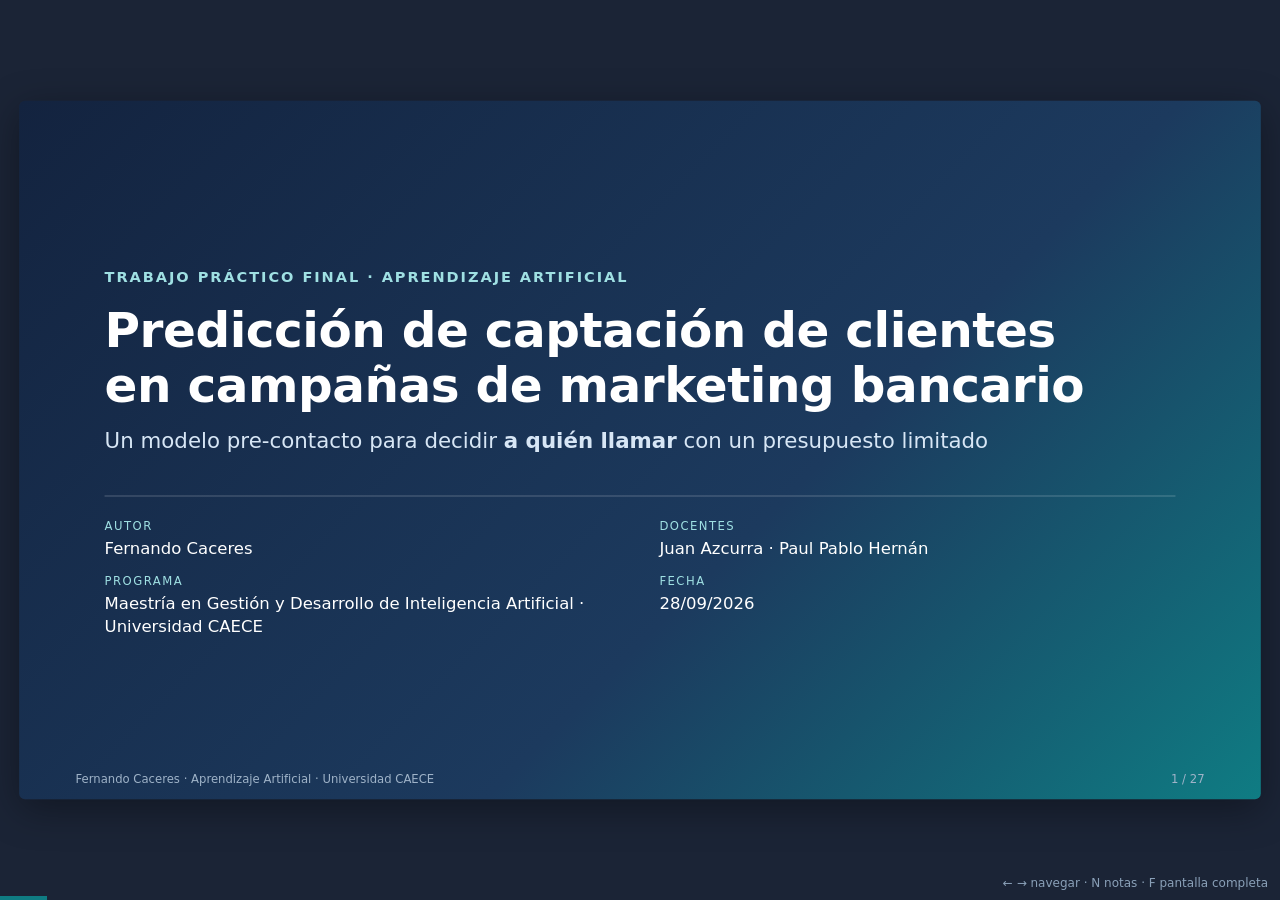
==== presentacion/index.html @ 0169b656 "Add HTML presentation, set author and professors Co-Authored-By: Claude Opus 5.5 <noreply@anthropic." ====
<!doctype html>
<html lang="es"><head><meta charset="utf-8">
<meta name="viewport" content="width=device-width, initial-scale=1">
<title>Captación de clientes — TP Final</title>
<meta name="description" content="Presentación del TP Final de Aprendizaje Artificial (CAECE): modelo pre-contacto para priorizar clientes en campañas de marketing bancario.">
<style>
:root{--ink:#13233f;--muted:#5b6b82;--bg:#eef1f6;--paper:#ffffff;--accent:#0f7c83;--accent2:#e4572e;
--line:#d8dee8;--soft:#f5f7fb;--ok:#2e8b57;--hl:#e6f4f4}
*{box-sizing:border-box}
html,body{margin:0;height:100%;background:#1b2436;font-family:"Segoe UI",system-ui,-apple-system,Roboto,"Helvetica Neue",Arial,sans-serif;color:var(--ink)}
#stage{position:fixed;inset:0;display:flex;align-items:center;justify-content:center;overflow:hidden}
#deck{width:1280px;height:720px;position:relative;transform-origin:center center}
.slide{position:absolute;inset:0;background:var(--paper);padding:46px 58px 40px;display:none;flex-direction:column;
  border-radius:6px;box-shadow:0 10px 40px rgba(0,0,0,.35);overflow:hidden}
.slide.active{display:flex}
.slide header{display:flex;align-items:flex-end;justify-content:space-between;border-bottom:3px solid var(--accent);
  padding-bottom:10px;margin-bottom:18px}
.slide header h2{margin:0;font-size:32px;line-height:1.15;font-weight:700;letter-spacing:-.3px}
.slide header .section{font-size:13px;color:var(--accent);text-transform:uppercase;letter-spacing:1.5px;font-weight:600;white-space:nowrap;margin-left:20px}
.content{flex:1;min-height:0;font-size:18px;line-height:1.42;display:flex;flex-direction:column}
.slide footer{position:absolute;left:58px;right:58px;bottom:14px;display:flex;justify-content:space-between;font-size:12px;color:var(--muted)}
.cols{display:grid;grid-template-columns:1fr 1fr;gap:34px;flex:1 1 auto;min-height:0}
.cols.wide-right{grid-template-columns:.9fr 1.1fr}.cols.wide-left{grid-template-columns:1.25fr .75fr}
.cols>div{min-height:0;display:flex;flex-direction:column;gap:8px}
h3{margin:2px 0 6px;font-size:20px;color:var(--accent)}
p{margin:6px 0}ul,ol{margin:6px 0;padding-left:24px}li{margin:5px 0}
ul.tight li{margin:2px 0;font-size:16px}
code{font-family:Consolas,"SF Mono",Menlo,monospace;font-size:.88em;background:var(--soft);padding:1px 5px;border-radius:4px;color:#8a2c0d}
.lead{font-size:21px}
blockquote{margin:10px 0;padding:12px 18px;border-left:5px solid var(--accent);background:var(--hl);font-size:19px;border-radius:0 6px 6px 0}
.callout{background:var(--hl);border:1px solid #bfe3e3;padding:10px 14px;border-radius:8px}
.warn-text{color:var(--accent2)}
.foot{font-size:15px;color:var(--muted);margin-top:10px}
.small-text{font-size:15px;color:var(--muted)}
.fig{max-width:100%;max-height:100%;object-fit:contain;display:block;margin:0 auto;min-height:0;flex:0 1 auto}
.fig.strip{height:118px;max-height:118px;width:auto;margin-top:12px;flex:0 0 auto}.fig.narrow{max-width:62%;flex:0 1 auto}
.figwrap{flex:1 1 auto;min-height:0;display:flex;justify-content:center}.figwrap .fig{height:100%}
table{border-collapse:collapse;width:100%;font-size:15px}
th{background:var(--ink);color:#fff;text-align:left;padding:6px 8px;font-weight:600}
td{padding:5px 8px;border-bottom:1px solid var(--line);vertical-align:top}
tr.hl td{background:var(--hl);font-weight:600}
.small table{font-size:13px}.small td,.small th{padding:4px 6px}
.stack{display:flex;flex-direction:column;gap:14px;justify-content:center}
.stats-row{display:flex;gap:16px;margin-bottom:14px}.stats-row .stat{flex:1}
.stats-row.compact .v{font-size:30px}
.stat{background:var(--soft);border:1px solid var(--line);border-radius:10px;padding:14px 18px}
.stat .v{font-size:42px;font-weight:700;color:var(--ink);line-height:1.05}
.stat .l{font-size:14px;color:var(--muted);margin-top:4px}
.stat.accent{border-color:#9fd3d6;background:var(--hl)}.stat.accent .v{color:var(--accent)}
.stat.warn .v{color:var(--accent2)}
.formula{font-size:26px;font-weight:700;text-align:center;padding:14px;background:var(--soft);border-radius:8px;margin:6px 0 10px;font-family:Georgia,serif}
.phases{display:grid;grid-template-columns:1fr 1fr 1fr;gap:18px;margin-top:10px}
.phase{display:flex;gap:14px;background:var(--soft);border:1px solid var(--line);border-radius:10px;padding:18px}
.phase .num{width:44px;height:44px;border-radius:50%;background:var(--accent);color:#fff;display:flex;align-items:center;justify-content:center;font-weight:700;font-size:20px;flex:0 0 auto}
.phase b{font-size:20px}.phase p{margin:4px 0 0;font-size:15px;color:var(--muted)}
.flow{display:flex;align-items:center;gap:14px;margin:6px 0 14px}
.flow .box{border:2px solid var(--ink);border-radius:10px;padding:12px 18px;text-align:center;font-size:16px}
.flow .box b{font-size:28px}.flow .box.ok{border-color:var(--ok);background:#eaf6ef}
.flow .arrow{font-size:22px;font-weight:700;color:var(--accent2)}
.flow .arrow::after{content:" →"}
.compare{display:flex;align-items:center;justify-content:center;gap:40px;margin-top:20px}
.col-card{width:380px;text-align:center;border:2px solid var(--ok);border-radius:14px;padding:22px;background:#f3faf6}
.col-card.bad{border-color:var(--accent2);background:#fdf1ec}
.col-card h3{color:var(--ink);font-size:24px}
.col-card .big{font-size:64px;font-weight:800}.col-card .big2{font-size:40px;font-weight:700;margin-top:6px}
.col-card .lbl{font-size:14px;color:var(--muted)}
.tag{display:inline-block;padding:3px 12px;border-radius:20px;font-size:13px;font-weight:700;color:#fff}
.tag.ok{background:var(--ok)}.tag.no{background:var(--accent2)}
.vs{font-size:28px;color:var(--muted);font-weight:700}
pre{background:#0f1b2d;color:#d6e2f0;padding:14px 16px;border-radius:8px;font-size:14px;line-height:1.4;margin:4px 0;overflow:hidden}
.big-list li{font-size:19px;margin:10px 0}
.pipe{display:flex;align-items:stretch;gap:26px;margin-top:14px;flex:0 0 auto}
.pipe .p{flex:1;border:1.5px solid #6b7a90;border-radius:10px;padding:10px 12px;text-align:center;font-weight:700;font-size:16px;position:relative}
.pipe .p small{display:block;font-weight:400;font-size:13px;color:var(--muted);margin-top:3px}
.pipe .p:not(:last-child)::after{content:"→";position:absolute;right:-22px;top:50%;transform:translateY(-50%);font-size:20px;color:var(--ink)}
.pipe .d{background:#dbe9f6}.pipe .f{background:#e5f5e0}.pipe .m{background:#fdebd0}.pipe .o{background:#fde0dd}
.cover-slide{background:linear-gradient(135deg,#13233f 0%,#1c3a5e 60%,#0f7c83 100%);color:#fff;justify-content:center}
.cover{padding:0 30px}.cover .kicker{text-transform:uppercase;letter-spacing:2px;font-size:15px;color:#9fe0e3;font-weight:600}
.cover h1{font-size:50px;line-height:1.12;margin:16px 0 14px;font-weight:800;letter-spacing:-.5px}
.cover .sub{font-size:22px;color:#d7e6f5;margin-bottom:40px}
.cover .meta{display:grid;grid-template-columns:1fr 1fr;gap:14px 40px;font-size:17px;border-top:1px solid rgba(255,255,255,.25);padding-top:22px}
.cover .meta span{display:block;font-size:12px;text-transform:uppercase;letter-spacing:1.5px;color:#9fe0e3;margin-bottom:2px}
.cover a{color:#fff}.cover code{background:rgba(255,255,255,.12);color:#fff}
.cover.end h1{font-size:72px}
.cover-slide footer{color:#9fb3c8}.cover-slide .content{justify-content:center}.compare{flex:0 0 auto}
#progress{position:fixed;left:0;bottom:0;height:4px;background:var(--accent);transition:width .2s;z-index:5}
#notes{position:fixed;left:0;right:0;bottom:0;max-height:32vh;overflow:auto;background:#0f1b2d;color:#e8eef6;padding:14px 22px 18px;font-size:16px;line-height:1.45;display:none;z-index:6;border-top:3px solid var(--accent)}
#notes.show{display:block}#notes b{color:#9fe0e3}
#help{position:fixed;right:12px;bottom:10px;color:#8aa0b8;font-size:12px;z-index:5;font-family:system-ui;transition:opacity .6s}#help.hide{opacity:0}
@media print{
  @page{size:1280px 720px;margin:0}
  html,body{background:#fff}#stage{position:static;display:block}#deck{transform:none!important;width:auto;height:auto}
  .slide{display:flex!important;position:relative;width:1280px;height:720px;page-break-after:always;box-shadow:none;border-radius:0}
  #progress,#notes,#help{display:none!important}
}
</style></head>
<body><div id="stage"><div id="deck"><section class="slide cover-slide" data-notes="Presentarse. El trabajo es del caso &#x27;Captación de clientes&#x27;. Anticipar la idea central: no es un clasificador más, es una herramienta para priorizar llamadas, y la mayor parte del valor estuvo en tratar bien los datos."><div class="content">
      <div class="cover">
        <div class="kicker">Trabajo Práctico Final · Aprendizaje Artificial</div>
        <h1>Predicción de captación de clientes<br>en campañas de marketing bancario</h1>
        <p class="sub">Un modelo pre-contacto para decidir <b>a quién llamar</b> con un presupuesto limitado</p>
        <div class="meta">
          <div><span>Autor</span>Fernando Caceres</div>
          <div><span>Docentes</span>Juan Azcurra · Paul Pablo Hernán</div>
          <div><span>Programa</span>Maestría en Gestión y Desarrollo de Inteligencia Artificial · Universidad CAECE</div>
          <div><span>Fecha</span>28/09/2026</div>
        </div>
      </div></div><footer><span>Fernando Caceres · Aprendizaje Artificial · Universidad CAECE</span><span>1 / 27</span></footer></section><section class="slide " data-notes="Recorrer las seis fases. Remarcar la reproducibilidad: semilla fija, versiones fijas, un comando."><header><h2>Metodología: CRISP-DM de punta a punta</h2></header><div class="content"><div class="phases"><div class="phase"><div class="num">1</div><div><b>Negocio</b><p>Decisión, métricas y marco económico</p></div></div><div class="phase"><div class="num">2</div><div><b>Datos</b><p>Verificación, hallazgo crítico y EDA</p></div></div><div class="phase"><div class="num">3</div><div><b>Preparación</b><p>Variables derivadas dentro del pipeline</p></div></div><div class="phase"><div class="num">4</div><div><b>Modelado</b><p>10 algoritmos, desbalance, tuning y selección</p></div></div><div class="phase"><div class="num">5</div><div><b>Evaluación</b><p>Hold-out, negocio, leakage, explicabilidad</p></div></div><div class="phase"><div class="num">6</div><div><b>Despliegue</b><p>API FastAPI + interfaz Streamlit</p></div></div></div><p class="foot">Todo se reconstruye con un solo comando: <code>python -m bank_captacion.pipeline</code> (datos → modelos → evaluación → informe, ~4 min). Cada número de esta presentación sale de esa ejecución.</p></div><footer><span>Fernando Caceres · Aprendizaje Artificial · Universidad CAECE</span><span>2 / 27</span></footer></section><section class="slide " data-notes="Explicar por qué accuracy no sirve: el modelo trivial tiene 88 % y no encuentra a nadie. Por eso las métricas son de ranking."><header><h2>El problema: ¿a quién conviene llamar?</h2><div class="section">1 · Negocio</div></header><div class="content">
      <div class="cols">
        <div>
          <p class="lead">Un banco hace campañas telefónicas para captar clientes. Cada llamada cuesta y solo una
          minoría se convierte.</p>
          <blockquote>Dado un listado de clientes y un presupuesto de llamadas, <b>ordenarlos por probabilidad de
          conversión</b> y contactar a los primeros <i>k</i>.</blockquote>
          <ul>
            <li>El modelo se evalúa como <b>ranking</b>, no solo como clasificador.</li>
            <li>Se usa <b>antes</b> de llamar → solo información disponible pre-contacto.</li>
            <li>La decisión binaria sale de un <b>umbral económico</b>, no del 0,5 por defecto.</li>
          </ul>
        </div>
        <div class="stack">
          <div class="stat accent"><div class="v">11,72 %</div><div class="l">de los contactados se convierte (train)</div></div>
          <div class="stat warn"><div class="v">88,3 %</div><div class="l">accuracy de un modelo que dice siempre “no” → inútil</div></div>
        </div>
      </div></div><footer><span>Fernando Caceres · Aprendizaje Artificial · Universidad CAECE</span><span>3 / 27</span></footer></section><section class="slide " data-notes="C y V son supuestos ilustrativos. El umbral teórico 0,05 va a reaparecer: el umbral óptimo empírico da exactamente eso, lo que prueba que el modelo está calibrado."><header><h2>Métricas y marco económico</h2><div class="section">1 · Negocio</div></header><div class="content">
      <div class="cols">
        <div>
          <h3>Métricas</h3>
          <table><thead><tr><th>Tipo</th><th>Métrica</th><th>Para qué</th></tr></thead><tbody>
            <tr><td>Primaria</td><td><b>PR-AUC</b></td><td>Calidad del ranking sobre la clase minoritaria (azar ≈ 0,117)</td></tr>
            <tr><td>Primaria</td><td><b>Lift / gain</b> top 10-20-30 %</td><td>¿Qué % de conversiones capturo llamando a pocos?</td></tr>
            <tr><td>Secundaria</td><td>ROC-AUC</td><td>Comparación con la literatura</td></tr>
            <tr><td>Secundaria</td><td>Brier, calibración</td><td>¿Las probabilidades son creíbles?</td></tr>
          </tbody></table>
        </div>
        <div>
          <h3>Beneficio esperado</h3>
          <div class="formula">Beneficio = V · TP − C · (TP + FP)</div>
          <ul>
            <li>Supuestos: <b>C = 1</b> por llamada, <b>V = 20</b> por conversión.</li>
            <li>Llamar conviene si <b>p · V &gt; C</b> ⇒ <b>p &gt; C/V = 0,05</b>.</li>
            <li>Lo que importa es el ratio V/C → sensibilidad con 5, 10, 20 y 50.</li>
            <li>El banco los reemplaza por valores reales en <code>config.py</code>.</li>
          </ul>
        </div>
      </div></div><footer><span>Fernando Caceres · Aprendizaje Artificial · Universidad CAECE</span><span>4 / 27</span></footer></section><section class="slide " data-notes="Antes de modelar se verificó todo: formato, esquema, nulos, duplicados. Así apareció el hallazgo de la slide siguiente."><header><h2>Los datos: Bank Marketing (UCI)</h2><div class="section">2 · Datos</div></header><div class="content">
      <div class="cols">
        <div>
          <table><thead><tr><th>Archivo</th><th>Equivale a</th><th>Filas</th><th>Conversión</th></tr></thead><tbody>
            <tr><td><code>banca_train.csv</code></td><td>bank-full.csv</td><td>45.211</td><td>11,70 %</td></tr>
            <tr><td><code>banca_test.csv</code></td><td>bank.csv</td><td>4.521</td><td>11,52 %</td></tr>
          </tbody></table>
          <ul>
            <li>17 columnas · separador <code>;</code> · ASCII · target <code>yes/no</code>.</li>
            <li>Banco portugués, campañas de <b>mayo 2008 a noviembre 2010</b> (Moro, Cortez y Rita, 2014).</li>
            <li>0 nulos, 0 duplicados dentro de cada archivo. Esquema idéntico al diccionario.</li>
            <li>Faltantes codificados: <code>unknown</code> (poutcome 81,7 %, contact 28,7 %)
                y <code>pdays = -1</code>.</li>
          </ul>
        </div>
        <div class="stack">
          <div class="stat "><div class="v">16</div><div class="l">variables candidatas (sin contar el target)</div></div>
          <div class="stat warn"><div class="v">1</div><div class="l">variable prohibida: <code>duration</code> (leakage)</div></div>
        </div>
      </div></div><footer><span>Fernando Caceres · Aprendizaje Artificial · Universidad CAECE</span><span>5 / 27</span></footer></section><section class="slide " data-notes="Es la decisión más importante del trabajo. Si preguntan cómo se detectó: merge por las 17 columnas. Si preguntan por qué no descartar el test: porque lo entrega la consigna; se perdió solo el 10 % de train. La tasa de conversión quedó igual (11,72 %)."><header><h2>Hallazgo crítico: el test estaba dentro del train</h2><div class="section">2 · Datos</div></header><div class="content">
      <div class="cols">
        <div>
          <div class="flow">
            <div class="box">banca_train<br><b>45.211</b></div>
            <div class="arrow">−4.521</div>
            <div class="box ok">train limpio<br><b>40.690</b></div>
          </div>
          <ul>
            <li>Comparando las 17 columnas, <b>las 4.521 filas de test (100 %) aparecen idénticas en train</b>:
                <code>bank.csv</code> es una muestra del 10 % de <code>bank-full.csv</code>.</li>
            <li>Sin corregirlo, el test mide <b>memoria, no generalización</b>.</li>
            <li>Decisión: quitar esas filas de train. Un <code>assert</code> verifica solapamiento = 0 en cada ejecución.</li>
          </ul>
        </div>
        <div>
          <h3>¿Partición aleatoria o temporal?</h3>
          <p>El train está ordenado en el tiempo. Si el test fuera “el final”, habría que validar temporalmente.</p>
          <ul>
            <li>Posiciones del test en el archivo: uniformes (KS D = 0,014, p = 0,37).</li>
            <li>Mes, canal, resultado previo y target: sin diferencias (χ² p ≥ 0,20).</li>
          </ul>
          <p class="callout">⇒ Partición <b>aleatoria</b> → validación cruzada estratificada.</p>
        </div>
      </div></div><footer><span>Fernando Caceres · Aprendizaje Artificial · Universidad CAECE</span><span>6 / 27</span></footer></section><section class="slide " data-notes="El gráfico muestra el archivo en orden cronológico. El unknown de contact desaparece después del 30 %: no es aleatorio, es un período. Y la tasa de conversión crece mucho: esto es una limitación para producción."><header><h2>EDA: “unknown” no es un faltante al azar</h2><div class="section">2 · Datos</div></header><div class="content">
      <div class="cols wide-right">
        <div>
          <ul>
            <li><code>contact = unknown</code> convierte <b>4,0 %</b> vs 14,8 %: ocupa el
                100 % del primer 20 % del archivo → período sin registro del canal.</li>
            <li><code>poutcome = unknown</code> = nunca contactado antes (9,2 % vs 23,1 %).</li>
            <li><code>education = unknown</code> convierte 14,0 %: más que la moda.</li>
          </ul>
          <p class="callout">Decisión: <b>unknown se mantiene como categoría</b>, no se imputa.</p>
          <p class="warn-text">Además: la conversión sube de 2,9 % a 47,5 % a lo largo del archivo → <b>drift temporal</b>.</p>
        </div>
        <div><img class="fig" alt="unknown por posición" src="[data-uri]"></div>
      </div></div><footer><span>Fernando Caceres · Aprendizaje Artificial · Universidad CAECE</span><span>7 / 27</span></footer></section><section class="slide " data-notes="Señalar los tres paneles clave: poutcome, job y housing/loan."><header><h2>EDA: tasa de conversión por categoría</h2><div class="section">2 · Datos</div></header><div class="content"><div class="figwrap"><img class="fig" alt="conversión por categoría" src="[data-uri]"></div><p class="foot">Resultado previo <b>success</b>: 64,8 % (5,5× la base) · estudiantes y jubilados convierten más · tener préstamos reduce la conversión a la mitad.</p></div><footer><span>Fernando Caceres · Aprendizaje Artificial · Universidad CAECE</span><span>8 / 27</span></footer></section><section class="slide " data-notes="Esta es la variable más importante del modelo final. Se usa porque se conoce antes de llamar, pero es el principal riesgo en campañas futuras."><header><h2>EDA: el mes refleja la operación, no al cliente</h2><div class="section">2 · Datos</div></header><div class="content">
      <div class="cols wide-right">
        <div>
          <ul>
            <li>Mayo concentra el <b>30,4 %</b> de las llamadas con <b>6,7 %</b> de conversión.</li>
            <li>Marzo, septiembre, octubre y diciembre: &gt; 40 % con 0,5–1,6 % del volumen cada uno.</li>
            <li>Spearman volumen vs tasa: <b>-0,84</b>.</li>
          </ul>
          <p>Campañas masivas → tasas bajas. Meses de pocas llamadas dirigidas (y el final del período) → tasas altas.
             Sin año en los datos, <code>month</code> es en parte un proxy del período.</p>
        </div>
        <div><img class="fig" alt="mes" src="[data-uri]"></div>
      </div></div><footer><span>Fernando Caceres · Aprendizaje Artificial · Universidad CAECE</span><span>9 / 27</span></footer></section><section class="slide " data-notes="Ninguna fila se eliminó por outlier: se atenuó con transformaciones aprendidas dentro del pipeline."><header><h2>EDA: códigos especiales y valores extremos</h2><div class="section">2 · Datos</div></header><div class="content">
      <div class="cols">
        <div>
          <h3><code>pdays = -1</code></h3>
          <ul>
            <li>Las 33.249 filas con -1 (81,7 %) son exactamente las de
                <code>previous = 0</code> y <code>poutcome = unknown</code>.</li>
            <li>-1 es un código, no “días”: nunca contactados 9,2 % vs contactados 23,1 %.</li>
            <li>→ bandera <code>previously_contacted</code> + <code>pdays_clean</code> (NaN).</li>
          </ul>
          <h3>Outliers</h3>
          <ul>
            <li><code>balance</code>: -8.019 a 102.127, asimetría 8,5, 10,4 % outliers IQR
                → reales: <b>log con signo</b>, no se borran.</li>
            <li><code>campaign</code>: hasta 63 (p99 = 17); conversión 14,7 % con 1
                contacto vs 6,4 % con ≥ 5 → <b>winsorización p99</b> dentro de cada fold.</li>
          </ul>
        </div>
        <div><img class="fig" alt="pdays" src="[data-uri]"><img class="fig" alt="outliers" src="[data-uri]"></div>
      </div></div><footer><span>Fernando Caceres · Aprendizaje Artificial · Universidad CAECE</span><span>10 / 27</span></footer></section><section class="slide " data-notes="Una sola variable ya da 0,81 de AUC: si el modelo final diera más de 0,90 sin ella, sospecharíamos fuga."><header><h2>EDA: por qué <code>duration</code> queda afuera</h2><div class="section">2 · Datos</div></header><div class="content">
      <div class="cols wide-right">
        <div>
          <div class="stack">
            <div class="stat warn"><div class="v">0,807</div><div class="l">ROC-AUC de <code>duration</code> sola</div></div>
          </div>
          <ul>
            <li>Mediana: 164 s (no convierte) vs 424 s (convierte).</li>
            <li>Llamadas &lt; 60 s: 0,2 % de conversión.</li>
            <li><b>Se conoce después de la llamada</b>: no sirve para decidir a quién llamar.</li>
            <li>Causalidad invertida: la llamada es larga <i>porque</i> el cliente está interesado.</li>
          </ul>
          <p class="callout">Modelo entregable = <b>pre-contacto</b>. Variante con duration solo para medir el leakage.</p>
        </div>
        <div><img class="fig" alt="duration" src="[data-uri]"></div>
      </div></div><footer><span>Fernando Caceres · Aprendizaje Artificial · Universidad CAECE</span><span>11 / 27</span></footer></section><section class="slide " data-notes="Lo que NO se hizo, a propósito: no imputar unknown, no borrar outliers, no usar duration. Todo documentado en docs/03_preparacion_datos.md."><header><h2>Preparación: variables derivadas dentro del pipeline</h2><div class="section">3 · Preparación</div></header><div class="content"><div class="cols wide-left">
          <div class="small"><table class=""><thead><tr><th>Variable</th><th>Origen</th><th>Transformación</th></tr></thead><tbody><tr><td>age</td><td>age</td><td>Sin cambios</td></tr><tr><td>age_group</td><td>age</td><td>Bins &lt;25, 25-34, 35-44, 45-54, 55-64, 65+</td></tr><tr><td>balance_log</td><td>balance</td><td>sign(x)·log(1+|x|)</td></tr><tr><td>balance_negative</td><td>balance</td><td>1 si balance &lt; 0</td></tr><tr><td>balance_zero</td><td>balance</td><td>1 si balance = 0</td></tr><tr><td>campaign_w</td><td>campaign</td><td>Winsorizado al p99 del fold de entrenamiento</td></tr><tr><td>previous_w</td><td>previous</td><td>Winsorizado al p99 del fold de entrenamiento</td></tr><tr><td>pdays_clean</td><td>pdays</td><td>NaN cuando pdays = -1</td></tr><tr><td>previously_contacted</td><td>pdays</td><td>1 si pdays != -1</td></tr><tr><td>day_sin / day_cos</td><td>day</td><td>sin/cos(2π·day/31)</td></tr><tr><td>contact_known</td><td>contact</td><td>1 si contact != unknown</td></tr><tr><td>prev_campaign_success</td><td>poutcome</td><td>1 si poutcome = success</td></tr></tbody></table></div>
          <div>
            <ul>
              <li><b>24 variables</b> pre-contacto (13 numéricas, 11 categóricas).</li>
              <li>Todo en un <code>Pipeline</code>: percentiles, medianas, escalas y categorías se aprenden
                  <b>solo con el fold de entrenamiento</b>.</li>
              <li>El modelo guardado recibe <b>datos crudos</b>: la API no reimplementa nada.</li>
              <li>Preprocesador según familia: escalado + one-hot (lineales, KNN, MLP, SVM), sin escalar
                  (árboles), categorías nativas (LightGBM), discretización (Naive Bayes).</li>
            </ul>
          </div>
        </div>
        <div class="pipe">
          <div class="p d">Cliente crudo<small>15 columnas, sin duration</small></div>
          <div class="p f">FeatureEngineer<small>derivadas · p99 · log · banderas</small></div>
          <div class="p f">CategoryCaster<small>11 categóricas → category</small></div>
          <div class="p m">LightGBM<small>500 árboles · 44 hojas</small></div>
          <div class="p o">Probabilidad<small>≥ 0,050 → llamar · decil · SHAP</small></div>
        </div></div><footer><span>Fernando Caceres · Aprendizaje Artificial · Universidad CAECE</span><span>12 / 27</span></footer></section><section class="slide " data-notes="Cada modelo representa una familia vista en clase. La justificación de cada uno está en el decision log (D11)."><header><h2>Modelado: 10 algoritmos, mismo protocolo</h2><div class="section">4 · Modelado</div></header><div class="content">
      <div class="cols wide-left">
        <div class="small"><table class=""><thead><tr><th>Modelo</th><th>Familia</th><th>PR-AUC</th><th>ROC-AUC</th><th>Lift@20 %</th></tr></thead><tbody><tr class="hl"><td>LightGBM</td><td>Ensamble (boosting)</td><td>0,457 ± 0,020</td><td>0,803</td><td>3,12</td></tr><tr><td>XGBoost</td><td>Ensamble (boosting)</td><td>0,454 ± 0,021</td><td>0,799</td><td>3,07</td></tr><tr><td>Random Forest</td><td>Ensamble (bagging)</td><td>0,446 ± 0,023</td><td>0,797</td><td>3,10</td></tr><tr><td>Red neuronal (MLP 64-32)</td><td>Redes neuronales</td><td>0,430 ± 0,020</td><td>0,789</td><td>3,01</td></tr><tr><td>Regresión logística</td><td>Lineal</td><td>0,412 ± 0,012</td><td>0,776</td><td>2,85</td></tr><tr><td>K vecinos más cercanos (k=51)</td><td>Basado en instancias</td><td>0,401 ± 0,020</td><td>0,771</td><td>2,83</td></tr><tr><td>Naive Bayes categórico</td><td>Probabilístico</td><td>0,395 ± 0,019</td><td>0,761</td><td>2,74</td></tr><tr><td>SVM RBF (submuestra 10k)</td><td>Márgenes / kernels</td><td>0,362 ± 0,020</td><td>0,774</td><td>2,98</td></tr><tr><td>Árbol de decisión (prof. 6)</td><td>Árboles</td><td>0,351 ± 0,020</td><td>0,754</td><td>2,76</td></tr><tr><td>Dummy (prior)</td><td>Referencia</td><td>0,117 ± 0,000</td><td>0,500</td><td>0,28</td></tr></tbody></table></div>
        <div>
          <ul>
            <li><code>StratifiedKFold(5, shuffle, seed 42)</code> sobre 40.690 filas: <b>misma partición</b> para todos.</li>
            <li>Cada algoritmo representa una familia vista en la materia.</li>
            <li>Ensambles de árboles arriba (~4× el azar).</li>
            <li>La brecha con la logística mide el valor de las no linealidades.</li>
            <li>SVM (submuestra 10k): buen ROC, peor PR-AUC → ordena mal la parte alta del ranking.</li>
          </ul>
        </div>
      </div></div><footer><span>Fernando Caceres · Aprendizaje Artificial · Universidad CAECE</span><span>13 / 27</span></footer></section><section class="slide " data-notes="Mostrar la dispersión: por eso la selección final no se decide solo por la media."><header><h2>Comparación por fold (PR-AUC, ROC-AUC, lift@20 %)</h2><div class="section">4 · Modelado</div></header><div class="content"><div class="figwrap"><img class="fig" alt="comparación por fold" src="[data-uri]"></div><p class="foot">Cada punto es un fold. La línea roja es la prevalencia (PR-AUC del azar). Los tres ensambles se solapan: la diferencia entre ellos es menor que la variación entre folds.</p></div><footer><span>Fernando Caceres · Aprendizaje Artificial · Universidad CAECE</span><span>14 / 27</span></footer></section><section class="slide " data-notes="Punto clave de criterio: el umbral económico necesita probabilidades calibradas; por eso se descartan los pesos aunque den PR-AUC parecida."><header><h2>Desbalance: ¿pesos, SMOTE o nada?</h2><div class="section">4 · Modelado</div></header><div class="content">
      <div class="cols wide-right">
        <div>
          <table><thead><tr><th>LightGBM</th><th>PR-AUC</th><th>Brier</th></tr></thead><tbody>
            <tr class="hl"><td>Sin tratamiento</td><td>0,459</td><td>0,081</td></tr>
            <tr><td>Pesos de clase</td><td>0,458</td><td>0,144</td></tr>
            <tr><td>SMOTE</td><td>0,455</td><td>0,082</td></tr>
          </tbody></table>
          <ul>
            <li>Diferencias de PR-AUC &lt; 1 desvío entre folds.</li>
            <li><b>Pesos descalibran</b>: el Brier casi se duplica.</li>
            <li>SMOTE interpola clientes sintéticos sobre one-hot (sin sentido) y empeora al RF.</li>
          </ul>
          <p class="callout">Elección: <b>sin tratamiento + ajuste de umbral</b>. Codificación: nativa en LightGBM, one-hot en XGBoost.</p>
        </div>
        <div><img class="fig" alt="desbalance" src="[data-uri]"></div>
      </div></div><footer><span>Fernando Caceres · Aprendizaje Artificial · Universidad CAECE</span><span>15 / 27</span></footer></section><section class="slide " data-notes="La interpretabilidad que pierde LightGBM se recupera con SHAP. El PR-AUC del mejor trial es levemente optimista: la estimación sin sesgo es la del test."><header><h2>Tuning y selección final</h2><div class="section">4 · Modelado</div></header><div class="content">
      <div class="cols">
        <div>
          <h3>Optuna (TPE, 60 trials, tope 15 min)</h3>
          <ul>
            <li>LightGBM: 0,4589 → <b>0,4660</b> (69 s).</li>
            <li>XGBoost: 0,4522 → 0,4629.</li>
            <li>Mejora chica: el techo lo pone la información pre-contacto, no el algoritmo.</li>
          </ul>
          <img class="fig" alt="optuna" src="[data-uri]">
        </div>
        <div>
          <h3>Matriz de decisión</h3>
          <p class="small-text">PR-AUC 35 % · lift@20 25 % · estabilidad 15 % · interpretabilidad 15 % · velocidad 10 %</p>
          <div class="small"><table class=""><thead><tr><th>Candidato</th><th>PR-AUC</th><th>Desvío</th><th>Lift@20</th><th>Interpr.</th><th>Puntaje</th></tr></thead><tbody><tr class="hl"><td>lightgbm_tuned</td><td>0,466</td><td>0,020</td><td>3,15</td><td>2</td><td>0,690</td></tr><tr><td>xgboost_tuned</td><td>0,463</td><td>0,025</td><td>3,12</td><td>2</td><td>0,667</td></tr><tr><td>xgboost_default</td><td>0,452</td><td>0,018</td><td>3,09</td><td>2</td><td>0,652</td></tr><tr><td>lightgbm_default</td><td>0,459</td><td>0,020</td><td>3,12</td><td>2</td><td>0,632</td></tr><tr><td>logreg_default</td><td>0,412</td><td>0,012</td><td>2,85</td><td>5</td><td>0,400</td></tr></tbody></table></div>
          <p class="callout">Ganador: <b>LightGBM tuneado</b> — 500 árboles,
             44 hojas, lr 0,0117. La logística queda como baseline.</p>
        </div>
      </div></div><footer><span>Fernando Caceres · Aprendizaje Artificial · Universidad CAECE</span><span>16 / 27</span></footer></section><section class="slide " data-notes="Elegido con predicciones out-of-fold de train, nunca con test. Que coincida con 0,05 confirma la calibración."><header><h2>Umbral operativo: beneficio, no F1</h2><div class="section">4 · Modelado</div></header><div class="content">
      <div class="cols wide-right">
        <div>
          <div class="stack">
            <div class="stat accent"><div class="v">0,050</div><div class="l">umbral de máximo beneficio (OOF) = C/V teórico</div></div>
            <div class="stat "><div class="v">0,215</div><div class="l">umbral de máximo F1</div></div>
          </div>
          <ul>
            <li>Con 0,05: contacta 61,9 %, recall 0,891, beneficio 59.772
                (vs 54.670 contactando a todos).</li>
            <li>Con F1: contacta 13,4 % y el beneficio cae a 45.363.</li>
            <li>F1 ignora que una conversión vale 20 veces una llamada.</li>
          </ul>
        </div>
        <div><img class="fig" alt="umbral" src="[data-uri]"></div>
      </div></div><footer><span>Fernando Caceres · Aprendizaje Artificial · Universidad CAECE</span><span>17 / 27</span></footer></section><section class="slide " data-notes="Leer los números: supera claramente a la logística y al azar. La variante con duration aparece para comparar pero no es utilizable."><header><h2>Hold-out: evaluación única sobre 4.521 clientes</h2><div class="section">5 · Evaluación</div></header><div class="content">
      <div class="stats-row">
        <div class="stat accent"><div class="v">0,784</div><div class="l">ROC-AUC (CV 0,806)</div></div>
        <div class="stat accent"><div class="v">0,435</div><div class="l">PR-AUC (azar 0,115)</div></div>
        <div class="stat "><div class="v">4,21</div><div class="l">lift en el decil superior</div></div>
        <div class="stat "><div class="v">5 de 5</div><div class="l">chequeos de razonabilidad</div></div>
      </div>
      <div class="cols">
        <div class="small"><table class=""><thead><tr><th>Modelo</th><th>ROC-AUC</th><th>PR-AUC</th><th>Lift@10 %</th><th>Brier</th></tr></thead><tbody><tr class="hl"><td>LightGBM (final, pre-contacto)</td><td>0,784</td><td>0,435</td><td>4,21</td><td>0,082</td></tr><tr><td>Regresión logística (baseline)</td><td>0,738</td><td>0,349</td><td>3,81</td><td>0,183</td></tr><tr><td>Dummy (prior)</td><td>0,500</td><td>0,115</td><td>1,09</td><td>0,102</td></tr><tr><td>LightGBM + duration (leakage)</td><td>0,933</td><td>0,607</td><td>5,48</td><td>0,062</td></tr></tbody></table></div>
        <div><img class="fig" alt="curvas" src="[data-uri]"></div>
      </div>
      <p class="foot">Modelo, hiperparámetros y umbral fijados antes de leer el test. Caída vs CV de -0,031 en PR-AUC:
         dentro de 2 desvíos (leve optimismo del tuning + test chico). ROC-AUC dentro del rango de referencia 0,75–0,80.</p></div><footer><span>Fernando Caceres · Aprendizaje Artificial · Universidad CAECE</span><span>18 / 27</span></footer></section><section class="slide " data-notes="El decil 1 tiene casi 50 % de conversión contra 11,5 % de base."><header><h2>Ranking y decisión en test</h2><div class="section">5 · Evaluación</div></header><div class="content">
      <div class="cols">
        <div><img class="fig" alt="gain lift" src="[data-uri]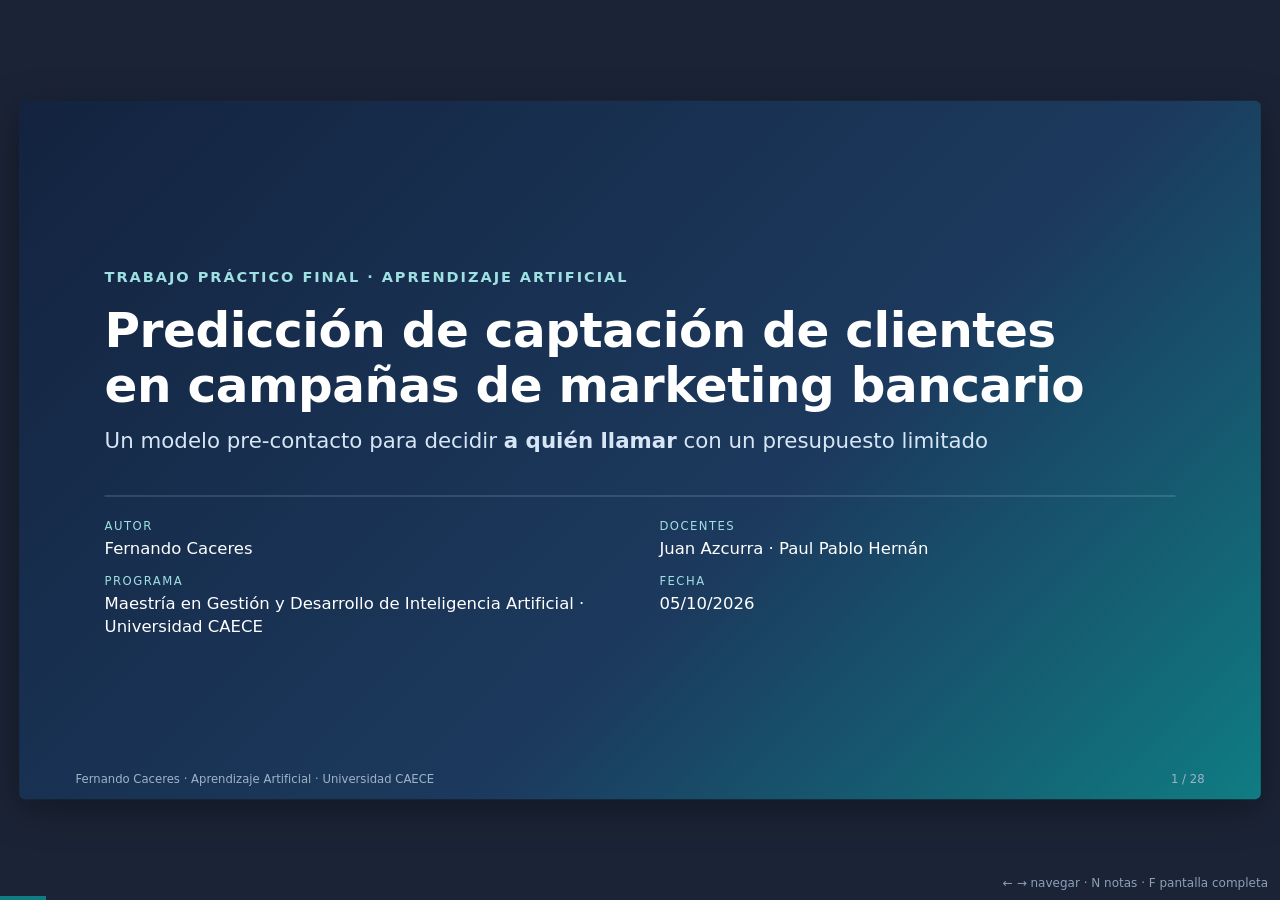
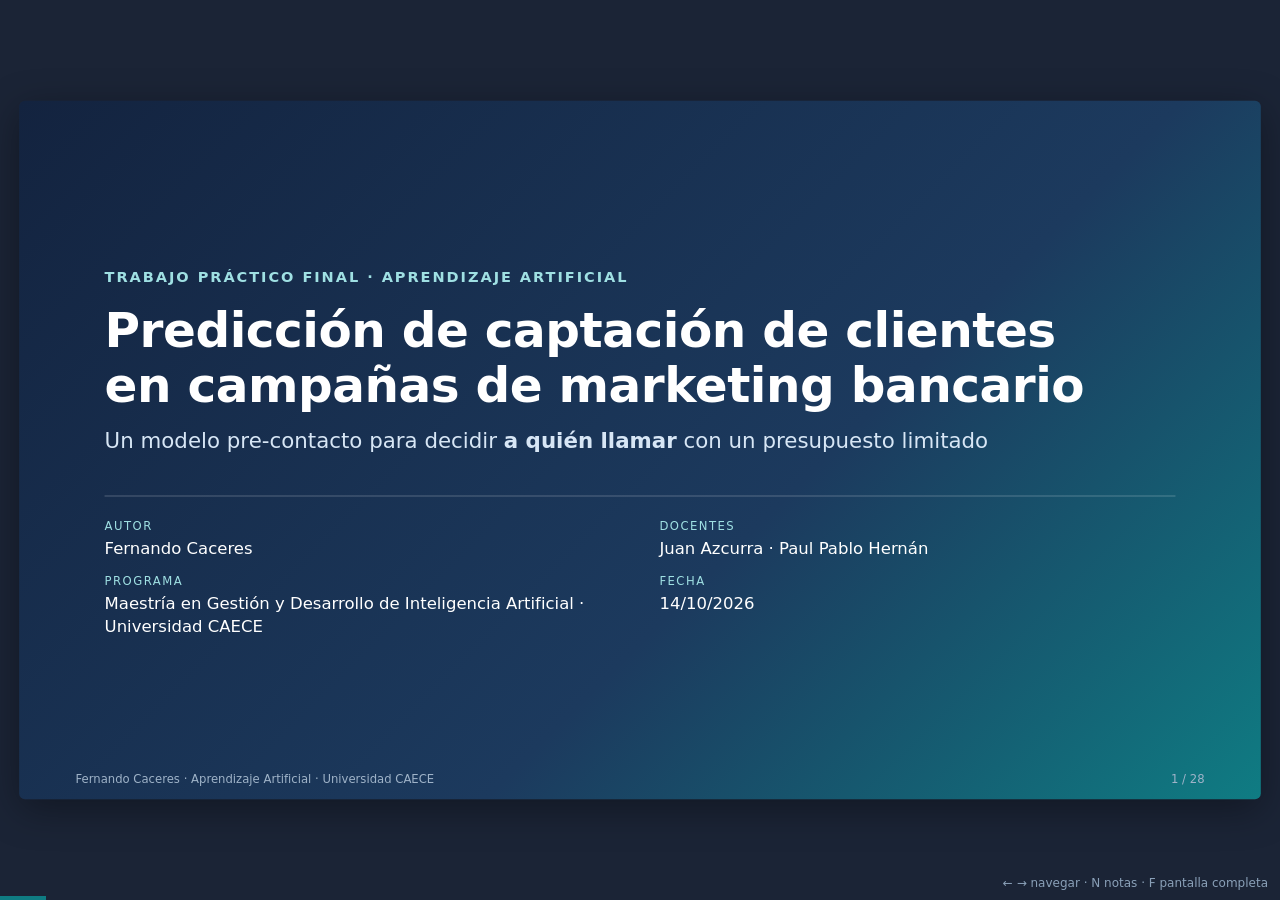
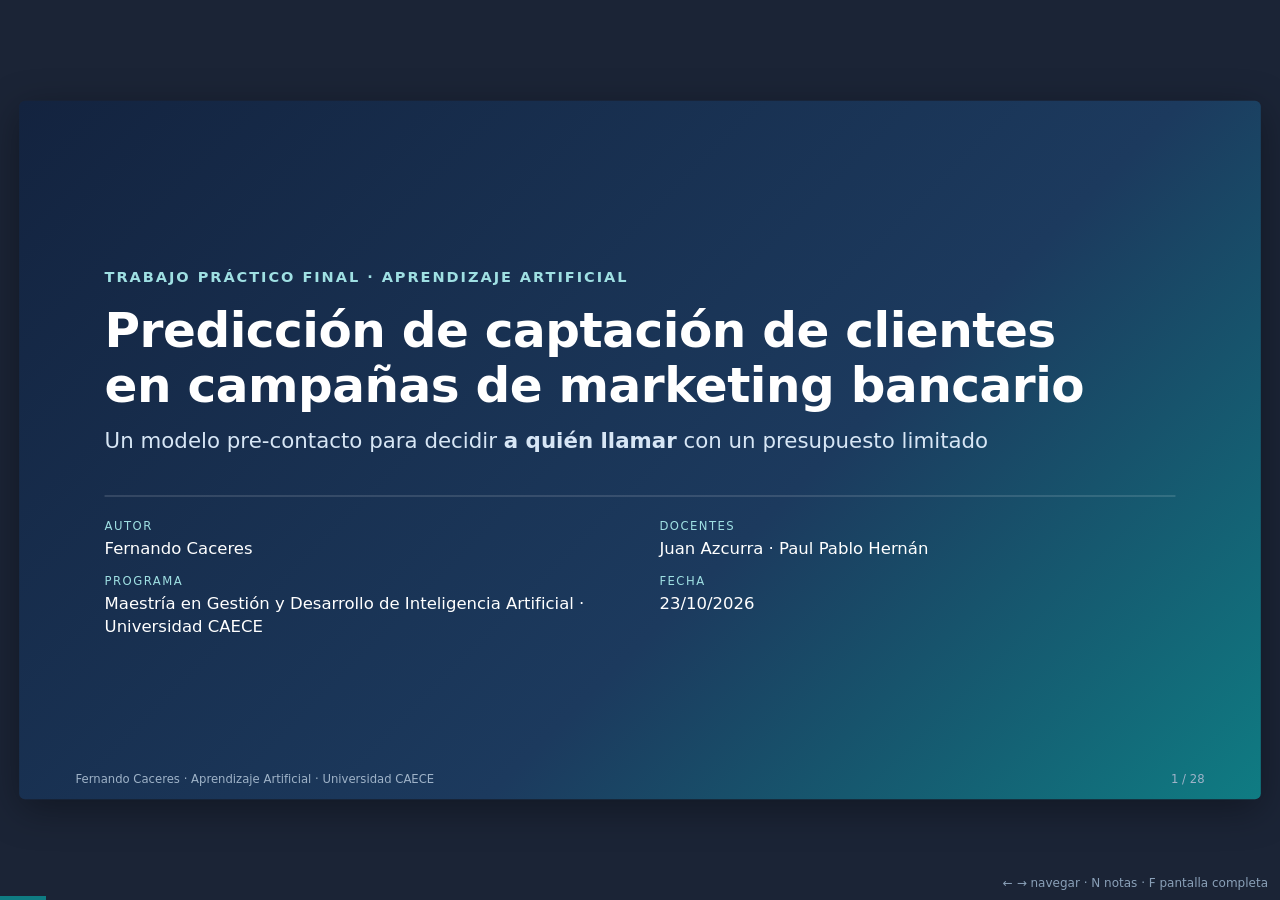
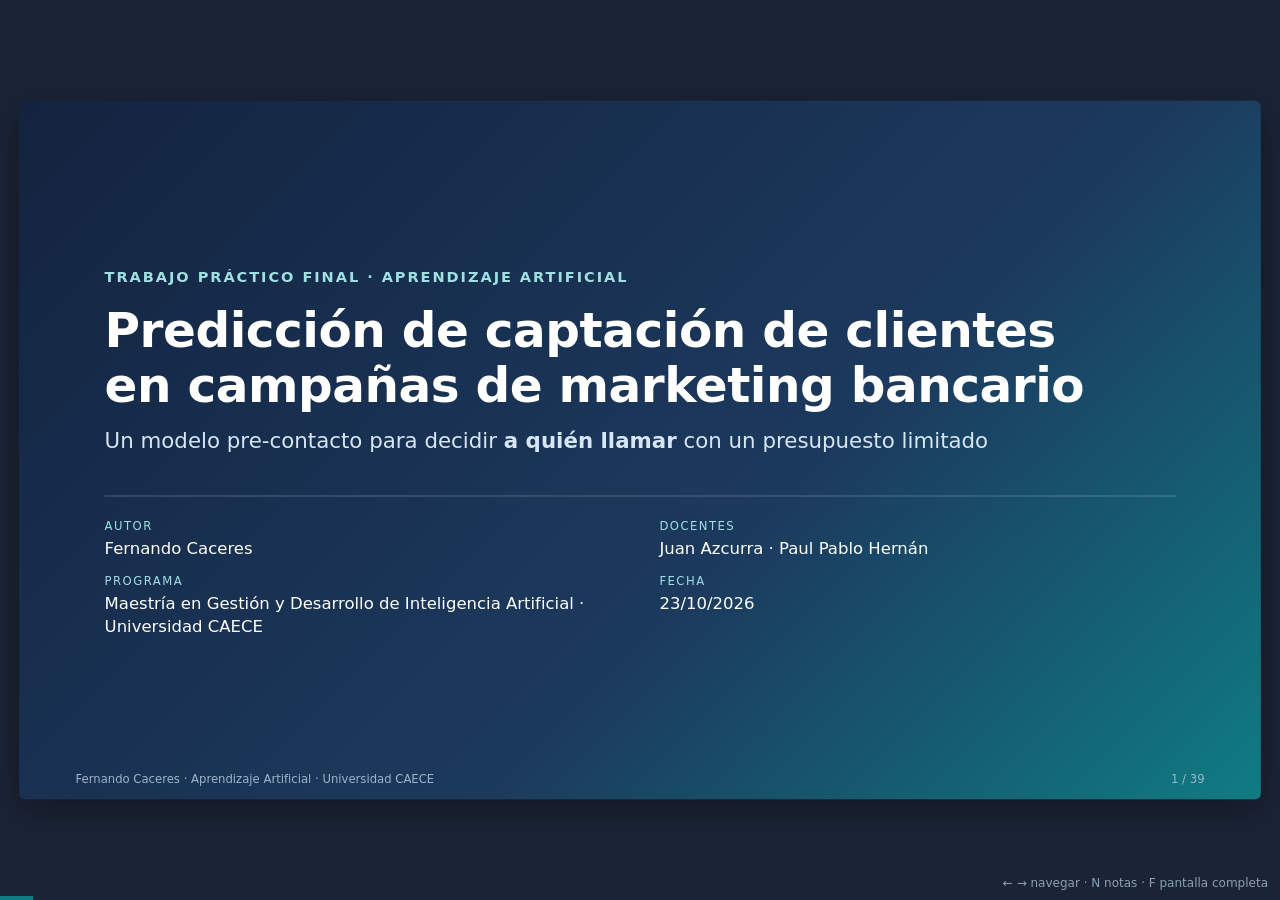
